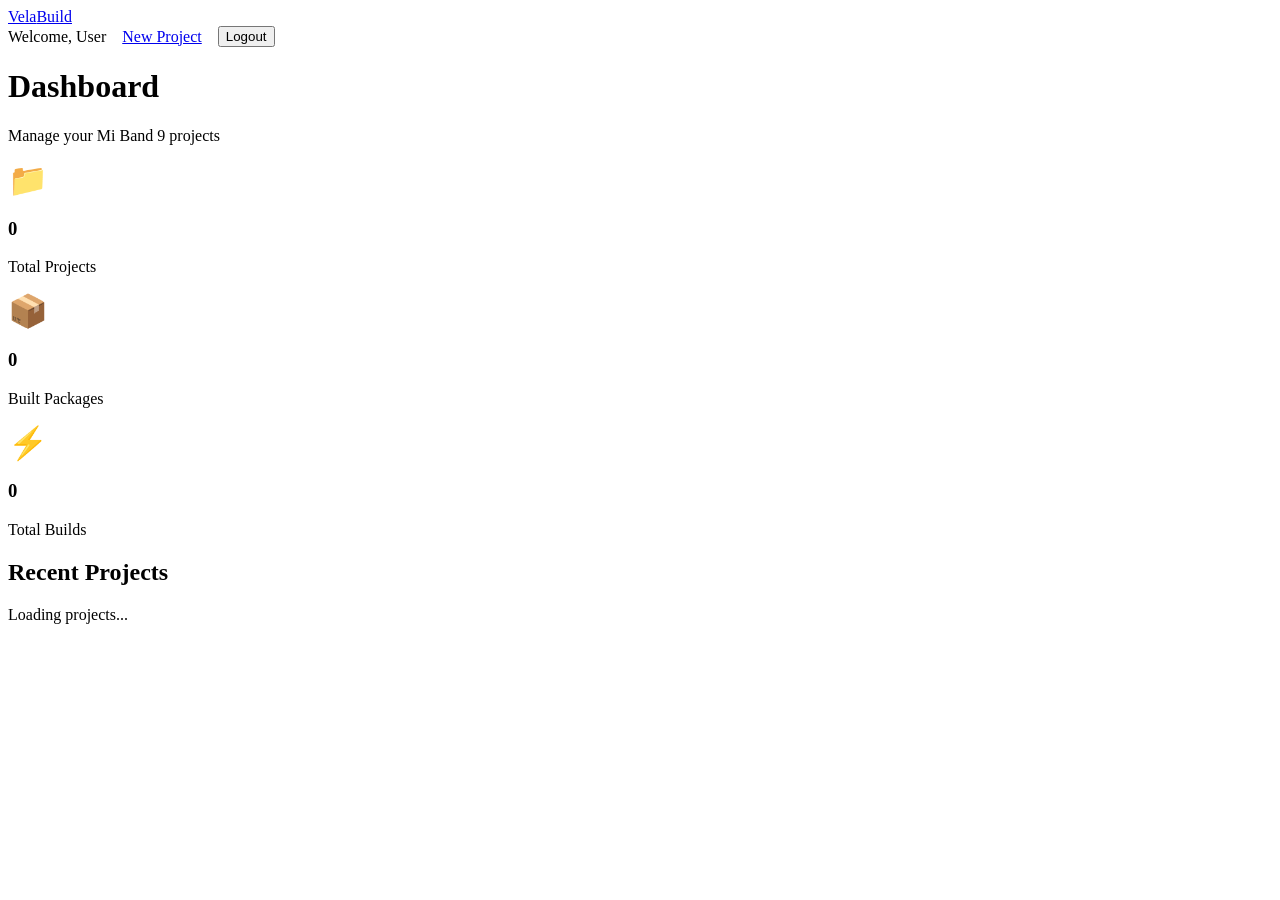
==== dashboard.html @ e96141e5 "Add files via upload" ====
<!DOCTYPE html>
<html lang="en">
<head>
    <meta charset="UTF-8">
    <meta name="viewport" content="width=device-width, initial-scale=1.0">
    <title>VelaBuild - Dashboard</title>
    <link rel="stylesheet" href="css/style.css">
</head>
<body>
    <nav class="navbar">
        <a href="dashboard.html" class="logo">Vela<span>Build</span></a>
        <div style="display: flex; gap: 1rem; align-items: center;">
            <span class="text-secondary">Welcome, <span id="username" style="color: var(--primary);">User</span></span>
            <a href="editor.html" class="btn btn-primary">New Project</a>
            <button class="btn btn-secondary" id="logoutBtn">Logout</button>
        </div>
    </nav>

    <div class="container mt-4">
        <h1>Dashboard</h1>
        <p class="text-secondary mb-4">Manage your Mi Band 9 projects</p>

        <div class="grid grid-3 mb-4">
            <div class="card text-center">
                <div style="font-size: 2rem;">📁</div>
                <h3 id="projectCount">0</h3>
                <p class="text-secondary">Total Projects</p>
            </div>
            <div class="card text-center">
                <div style="font-size: 2rem;">📦</div>
                <h3 id="rpkCount">0</h3>
                <p class="text-secondary">Built Packages</p>
            </div>
            <div class="card text-center">
                <div style="font-size: 2rem;">⚡</div>
                <h3 id="buildCount">0</h3>
                <p class="text-secondary">Total Builds</p>
            </div>
        </div>

        <h2 class="mb-2">Recent Projects</h2>
        <div class="grid grid-3" id="recentProjects">
            <div class="card text-center text-secondary">
                Loading projects...
            </div>
        </div>
    </div>

    <script src="js/auth.js"></script>
    <script src="js/dashboard.js"></script>
</body>
</html>
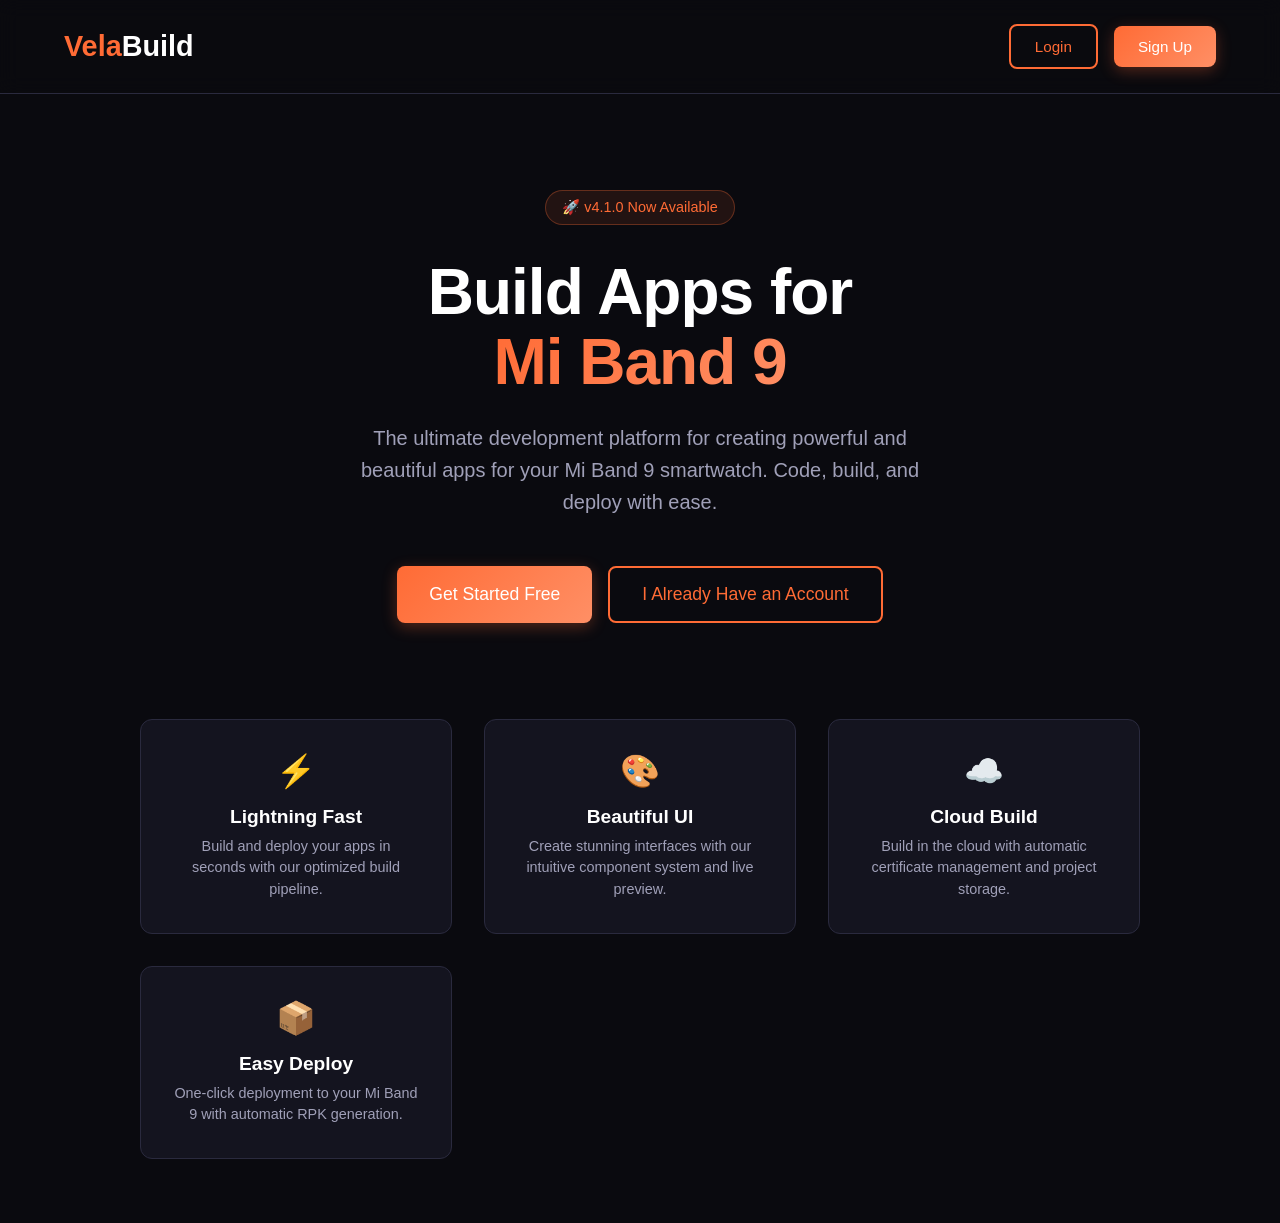
==== commit c19aaec7: "Update dashboard.html" ====
--- a/dashboard.html
+++ b/dashboard.html
@@ -4,49 +4,464 @@
     <meta charset="UTF-8">
     <meta name="viewport" content="width=device-width, initial-scale=1.0">
     <title>VelaBuild - Dashboard</title>
-    <link rel="stylesheet" href="css/style.css">
+    <style>
+        :root {
+            --primary: #FF6B35;
+            --primary-dark: #E55A2B;
+            --bg-dark: #0A0A0F;
+            --bg-card: #14141F;
+            --bg-input: #1A1A2E;
+            --text-primary: #FFFFFF;
+            --text-secondary: #A0A0B8;
+            --text-muted: #6B6B80;
+            --border: #2A2A3E;
+            --success: #4CAF50;
+            --error: #f44336;
+            --warning: #FFC107;
+            --gradient: linear-gradient(135deg, #FF6B35 0%, #FF8F65 100%);
+        }
+
+        * {
+            margin: 0;
+            padding: 0;
+            box-sizing: border-box;
+        }
+
+        body {
+            font-family: -apple-system, BlinkMacSystemFont, 'Segoe UI', Roboto, sans-serif;
+            background: var(--bg-dark);
+            color: var(--text-primary);
+            min-height: 100vh;
+        }
+
+        .navbar {
+            display: flex;
+            justify-content: space-between;
+            align-items: center;
+            padding: 1rem 5%;
+            background: rgba(10, 10, 15, 0.9);
+            backdrop-filter: blur(10px);
+            border-bottom: 1px solid var(--border);
+            position: sticky;
+            top: 0;
+            z-index: 100;
+        }
+
+        .logo {
+            font-size: 1.5rem;
+            font-weight: bold;
+            color: var(--primary);
+            text-decoration: none;
+        }
+
+        .logo span {
+            color: var(--text-primary);
+        }
+
+        .nav-actions {
+            display: flex;
+            gap: 1rem;
+            align-items: center;
+        }
+
+        .btn {
+            padding: 0.75rem 1.5rem;
+            border-radius: 8px;
+            border: none;
+            cursor: pointer;
+            font-size: 0.95rem;
+            font-weight: 500;
+            transition: all 0.3s;
+            text-decoration: none;
+            display: inline-block;
+        }
+
+        .btn-primary {
+            background: var(--gradient);
+            color: white;
+            box-shadow: 0 4px 15px rgba(255, 107, 53, 0.3);
+        }
+
+        .btn-primary:hover {
+            transform: translateY(-2px);
+            box-shadow: 0 6px 20px rgba(255, 107, 53, 0.4);
+        }
+
+        .btn-secondary {
+            background: var(--bg-card);
+            color: var(--text-secondary);
+            border: 1px solid var(--border);
+        }
+
+        .btn-secondary:hover {
+            color: var(--text-primary);
+            border-color: var(--text-muted);
+        }
+
+        .container {
+            max-width: 1200px;
+            margin: 0 auto;
+            padding: 2rem;
+        }
+
+        .welcome-text {
+            color: var(--text-secondary);
+        }
+
+        .welcome-text span {
+            color: var(--primary);
+            font-weight: 600;
+        }
+
+        .stats-grid {
+            display: grid;
+            grid-template-columns: repeat(auto-fit, minmax(200px, 1fr));
+            gap: 1.5rem;
+            margin: 2rem 0;
+        }
+
+        .stat-card {
+            background: var(--bg-card);
+            padding: 1.5rem;
+            border-radius: 12px;
+            border: 1px solid var(--border);
+            text-align: center;
+        }
+
+        .stat-icon {
+            font-size: 2rem;
+            margin-bottom: 0.5rem;
+        }
+
+        .stat-value {
+            font-size: 2rem;
+            font-weight: bold;
+            margin-bottom: 0.25rem;
+        }
+
+        .stat-label {
+            color: var(--text-secondary);
+            font-size: 0.9rem;
+        }
+
+        .projects-grid {
+            display: grid;
+            grid-template-columns: repeat(auto-fit, minmax(300px, 1fr));
+            gap: 1.5rem;
+            margin-top: 1rem;
+        }
+
+        .project-card {
+            background: var(--bg-card);
+            padding: 1.5rem;
+            border-radius: 12px;
+            border: 1px solid var(--border);
+            transition: all 0.3s;
+        }
+
+        .project-card:hover {
+            border-color: var(--primary);
+            box-shadow: 0 10px 30px rgba(0, 0, 0, 0.3);
+            transform: translateY(-2px);
+        }
+
+        .project-name {
+            font-size: 1.2rem;
+            font-weight: 600;
+            margin-bottom: 0.5rem;
+        }
+
+        .project-info {
+            color: var(--text-secondary);
+            font-size: 0.9rem;
+            margin-bottom: 1rem;
+        }
+
+        .project-actions {
+            display: flex;
+            gap: 0.5rem;
+        }
+
+        .btn-sm {
+            padding: 0.5rem 1rem;
+            font-size: 0.85rem;
+        }
+
+        .loading {
+            text-align: center;
+            padding: 3rem;
+        }
+
+        .spinner {
+            display: inline-block;
+            width: 40px;
+            height: 40px;
+            border: 4px solid rgba(255, 255, 255, 0.1);
+            border-radius: 50%;
+            border-top-color: var(--primary);
+            animation: spin 0.8s ease-in-out infinite;
+        }
+
+        @keyframes spin {
+            to { transform: rotate(360deg); }
+        }
+
+        .toast {
+            position: fixed;
+            top: 70px;
+            right: 20px;
+            padding: 1rem;
+            border-radius: 8px;
+            color: white;
+            z-index: 1000;
+            animation: slideIn 0.3s ease-out;
+            box-shadow: 0 10px 30px rgba(0, 0, 0, 0.3);
+        }
+
+        .toast-success { background: var(--success); }
+        .toast-error { background: var(--error); }
+
+        @keyframes slideIn {
+            from { transform: translateX(100%); opacity: 0; }
+            to { transform: translateX(0); opacity: 1; }
+        }
+
+        .modal-overlay {
+            display: none;
+            position: fixed;
+            top: 0;
+            left: 0;
+            right: 0;
+            bottom: 0;
+            background: rgba(0, 0, 0, 0.7);
+            z-index: 1000;
+            align-items: center;
+            justify-content: center;
+        }
+
+        .modal-overlay.active {
+            display: flex;
+        }
+
+        .modal {
+            background: var(--bg-card);
+            border: 1px solid var(--border);
+            border-radius: 12px;
+            padding: 2rem;
+            width: 90%;
+            max-width: 400px;
+            box-shadow: 0 20px 60px rgba(0, 0, 0, 0.5);
+        }
+    </style>
 </head>
 <body>
     <nav class="navbar">
         <a href="dashboard.html" class="logo">Vela<span>Build</span></a>
-        <div style="display: flex; gap: 1rem; align-items: center;">
-            <span class="text-secondary">Welcome, <span id="username" style="color: var(--primary);">User</span></span>
-            <a href="editor.html" class="btn btn-primary">New Project</a>
-            <button class="btn btn-secondary" id="logoutBtn">Logout</button>
+        <div class="nav-actions">
+            <span class="welcome-text">Welcome, <span id="username">User</span></span>
+            <a href="editor.html" class="btn btn-primary">+ New Project</a>
+            <button class="btn btn-secondary" onclick="handleLogout()">Logout</button>
         </div>
     </nav>
 
-    <div class="container mt-4">
+    <div class="container">
         <h1>Dashboard</h1>
-        <p class="text-secondary mb-4">Manage your Mi Band 9 projects</p>
-
-        <div class="grid grid-3 mb-4">
-            <div class="card text-center">
-                <div style="font-size: 2rem;">📁</div>
-                <h3 id="projectCount">0</h3>
-                <p class="text-secondary">Total Projects</p>
+        <p class="welcome-text">Manage your Mi Band 9 projects</p>
+
+        <div class="stats-grid">
+            <div class="stat-card">
+                <div class="stat-icon">📁</div>
+                <div class="stat-value" id="totalProjects">-</div>
+                <div class="stat-label">Total Projects</div>
             </div>
-            <div class="card text-center">
-                <div style="font-size: 2rem;">📦</div>
-                <h3 id="rpkCount">0</h3>
-                <p class="text-secondary">Built Packages</p>
+            <div class="stat-card">
+                <div class="stat-icon">📦</div>
+                <div class="stat-value" id="rpkProjects">-</div>
+                <div class="stat-label">With RPK</div>
             </div>
-            <div class="card text-center">
-                <div style="font-size: 2rem;">⚡</div>
-                <h3 id="buildCount">0</h3>
-                <p class="text-secondary">Total Builds</p>
+            <div class="stat-card">
+                <div class="stat-icon">📄</div>
+                <div class="stat-value" id="sourceProjects">-</div>
+                <div class="stat-label">With Source</div>
             </div>
         </div>
 
-        <h2 class="mb-2">Recent Projects</h2>
-        <div class="grid grid-3" id="recentProjects">
-            <div class="card text-center text-secondary">
-                Loading projects...
+        <h2 style="margin-bottom: 1rem;">Your Projects</h2>
+        <div class="projects-grid" id="projectsList">
+            <div class="loading">
+                <div class="spinner"></div>
+                <p style="margin-top: 1rem; color: var(--text-secondary);">Loading projects...</p>
             </div>
         </div>
     </div>
 
-    <script src="js/auth.js"></script>
-    <script src="js/dashboard.js"></script>
+    <!-- Password Modal -->
+    <div class="modal-overlay" id="passwordModal">
+        <div class="modal">
+            <h3 style="margin-bottom: 1rem;">Enter Password</h3>
+            <p style="color: var(--text-secondary); margin-bottom: 1rem;">Please enter your password to load your projects</p>
+            <input type="password" id="modalPassword" class="form-input" placeholder="Password" style="width: 100%; padding: 0.75rem; background: var(--bg-input); border: 1px solid var(--border); border-radius: 8px; color: var(--text-primary); margin-bottom: 1rem;">
+            <div style="display: flex; gap: 1rem; justify-content: flex-end;">
+                <button class="btn btn-secondary" onclick="closePasswordModal()">Cancel</button>
+                <button class="btn btn-primary" onclick="submitPassword()">Submit</button>
+            </div>
+        </div>
+    </div>
+
+    <script>
+        const API_URL = 'https://rdfxvelaapi.share.zrok.io';
+        let session = null;
+        let currentPassword = null;
+
+        // Check authentication on load
+        document.addEventListener('DOMContentLoaded', () => {
+            const sessionData = localStorage.getItem('velabuild_session');
+            if (!sessionData) {
+                window.location.href = 'index.html';
+                return;
+            }
+            
+            session = JSON.parse(sessionData);
+            document.getElementById('username').textContent = session.username;
+            
+            // Use saved password if available, otherwise prompt
+            if (session.password) {
+                currentPassword = session.password;
+                loadProjects();
+            } else {
+                showPasswordModal();
+            }
+        });
+
+        async function apiRequest(endpoint, data) {
+            const url = `${API_URL}${endpoint}`;
+            try {
+                const response = await fetch(url, {
+                    method: 'POST',
+                    headers: { 'Content-Type': 'application/json' },
+                    body: JSON.stringify(data),
+                });
+                return await response.json();
+            } catch (error) {
+                return { success: false, error: 'Network error', log: error.message };
+            }
+        }
+
+        function showPasswordModal() {
+            document.getElementById('passwordModal').classList.add('active');
+            document.getElementById('modalPassword').focus();
+        }
+
+        function closePasswordModal() {
+            document.getElementById('passwordModal').classList.remove('active');
+            if (!currentPassword) {
+                // If no password and user cancels, go back to login
+                window.location.href = 'index.html';
+            }
+        }
+
+        async function submitPassword() {
+            const password = document.getElementById('modalPassword').value;
+            if (!password) {
+                showToast('Please enter a password', 'error');
+                return;
+            }
+            
+            currentPassword = password;
+            document.getElementById('passwordModal').classList.remove('active');
+            document.getElementById('modalPassword').value = '';
+            
+            // Save password to session for this session
+            session.password = password;
+            localStorage.setItem('velabuild_session', JSON.stringify(session));
+            
+            loadProjects();
+        }
+
+        async function loadProjects() {
+            const projectsList = document.getElementById('projectsList');
+            projectsList.innerHTML = `
+                <div class="loading">
+                    <div class="spinner"></div>
+                    <p style="margin-top: 1rem; color: var(--text-secondary);">Loading projects...</p>
+                </div>
+            `;
+            
+            const result = await apiRequest('/list', {
+                username: session.username,
+                password: currentPassword
+            });
+            
+            if (result.success && result.projects) {
+                displayProjects(result.projects);
+            } else {
+                projectsList.innerHTML = `
+                    <div style="text-align: center; padding: 3rem; grid-column: 1/-1;">
+                        <p style="color: var(--error); margin-bottom: 1rem;">${result.error || 'Failed to load projects'}</p>
+                        <button class="btn btn-primary" onclick="loadProjects()">Retry</button>
+                    </div>
+                `;
+                
+                // If authentication error, show password modal again
+                if (result.error && result.error.includes('password')) {
+                    currentPassword = null;
+                    session.password = null;
+                    localStorage.setItem('velabuild_session', JSON.stringify(session));
+                    showPasswordModal();
+                }
+            }
+        }
+
+        function displayProjects(projects) {
+            // Update stats
+            document.getElementById('totalProjects').textContent = projects.length;
+            document.getElementById('rpkProjects').textContent = projects.filter(p => p.hasRpk).length;
+            document.getElementById('sourceProjects').textContent = projects.filter(p => p.hasSource).length;
+            
+            const projectsList = document.getElementById('projectsList');
+            
+            if (projects.length === 0) {
+                projectsList.innerHTML = `
+                    <div style="text-align: center; padding: 3rem; grid-column: 1/-1;">
+                        <div style="font-size: 3rem; margin-bottom: 1rem;">📦</div>
+                        <h3>No Projects Yet</h3>
+                        <p style="color: var(--text-secondary); margin-bottom: 1rem;">Create your first Mi Band 9 app</p>
+                        <a href="editor.html" class="btn btn-primary">Create Project</a>
+                    </div>
+                `;
+                return;
+            }
+            
+            projectsList.innerHTML = projects.map(project => `
+                <div class="project-card">
+                    <div class="project-name">📁 ${project.name}</div>
+                    <div class="project-info">
+                        ${project.hasRpk ? '📦 RPK available' : 'No RPK'} · 
+                        ${project.hasSource ? '📄 Source available' : 'No source'}
+                    </div>
+                    <div class="project-actions">
+                        <a href="editor.html?project=${encodeURIComponent(project.name)}" class="btn btn-primary btn-sm">Open</a>
+                        <a href="download.html?project=${encodeURIComponent(project.name)}" class="btn btn-secondary btn-sm">Download</a>
+                    </div>
+                </div>
+            `).join('');
+        }
+
+        function handleLogout() {
+            localStorage.removeItem('velabuild_session');
+            window.location.href = 'index.html';
+        }
+
+        function showToast(message, type = 'success') {
+            const toast = document.createElement('div');
+            toast.className = `toast toast-${type}`;
+            toast.textContent = message;
+            document.body.appendChild(toast);
+            
+            setTimeout(() => {
+                toast.remove();
+            }, 3000);
+        }
+    </script>
 </body>
-</html>+</html>
